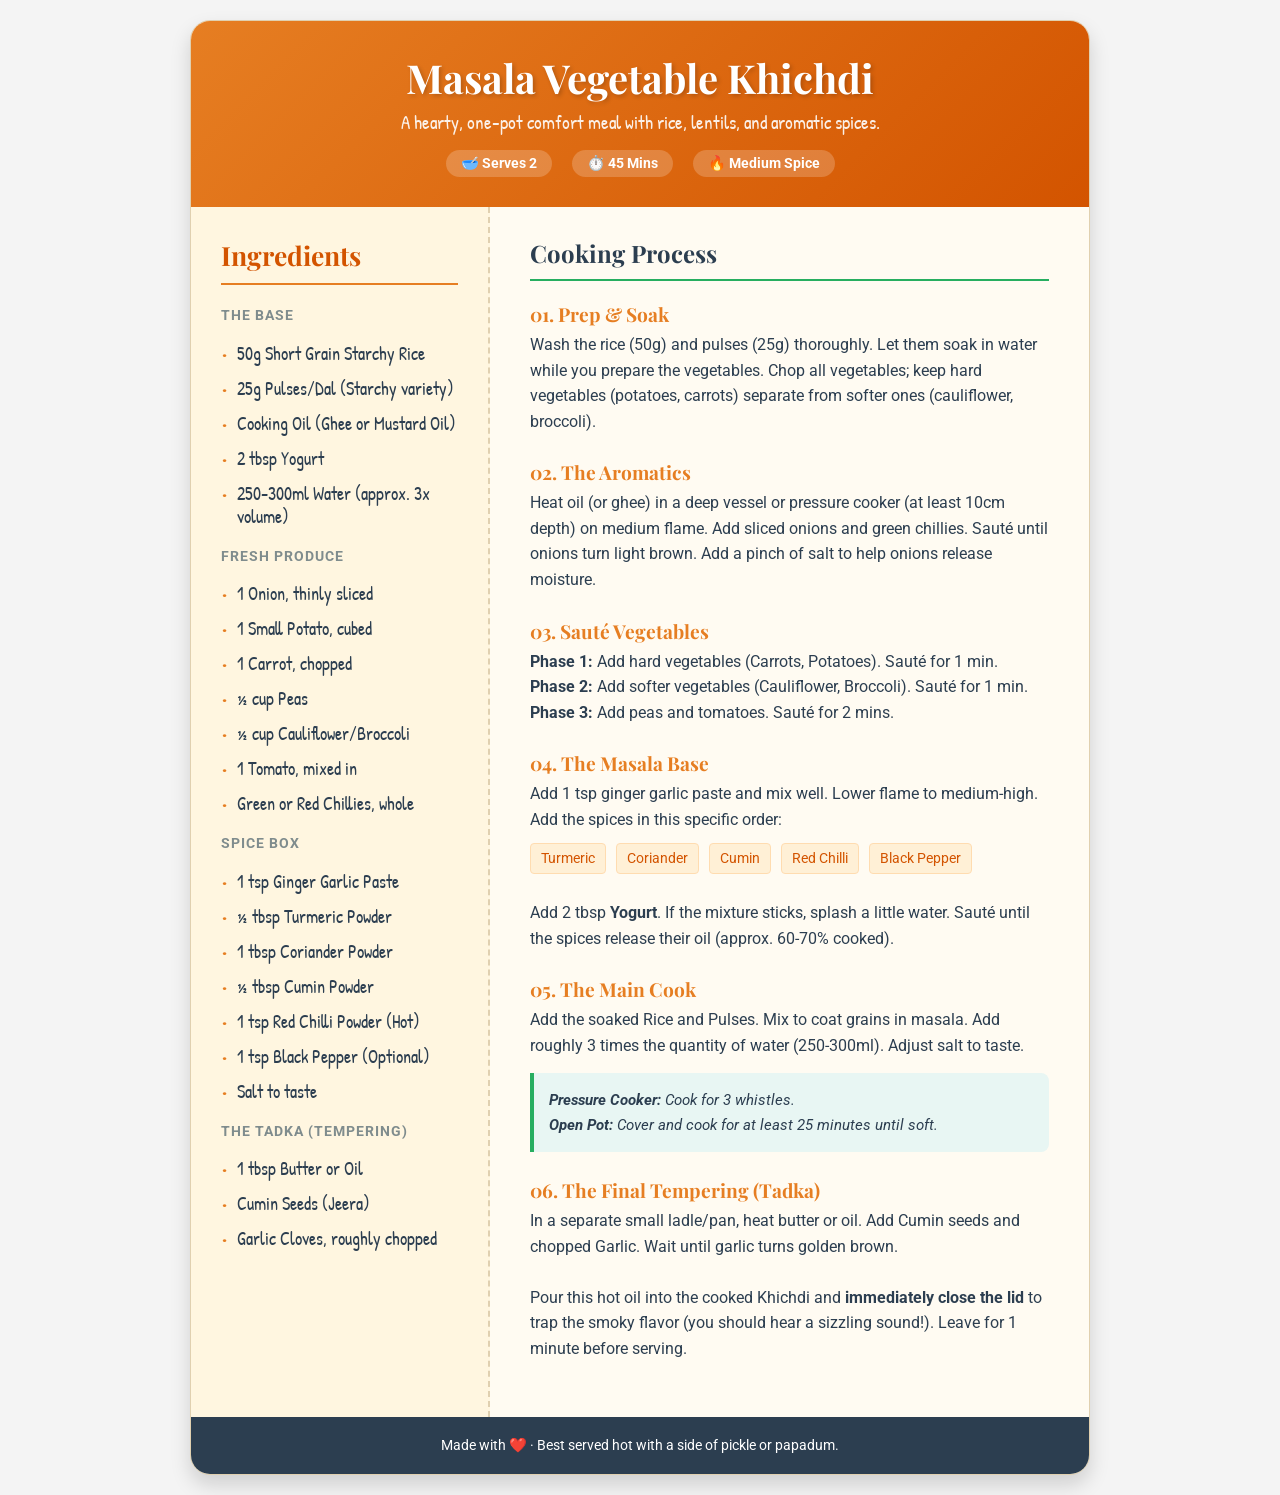
==== index.html @ 66c29534 "First addition" ====
<!DOCTYPE html>
<html lang="en">
<head>
    <meta charset="UTF-8">
    <meta name="viewport" content="width=device-width, initial-scale=1.0">
    <title>Masala Vegetable Khichdi Recipe</title>
    <style>
        @import url('https://fonts.googleapis.com/css2?family=Patrick+Hand&family=Roboto:wght@300;400;700&family=Playfair+Display:wght@700&display=swap');

        :root {
            --primary-color: #e67e22; /* Spiced Orange */
            --secondary-color: #f1c40f; /* Turmeric Yellow */
            --accent-color: #27ae60; /* Fresh Green */
            --text-dark: #2c3e50;
            --paper-bg: #fffbf2;
            --shadow: 0 10px 20px rgba(0,0,0,0.15);
        }

        * {
            box-sizing: border-box;
        }

        body {
            font-family: 'Roboto', sans-serif;
            background-color: #f4f4f4;
            display: flex;
            justify-content: center;
            align-items: flex-start;
            min-height: 100vh;
            margin: 0;
            padding: 20px;
            color: var(--text-dark);
        }

        .recipe-card {
            background-color: var(--paper-bg);
            width: 100%;
            max-width: 900px;
            border-radius: 20px;
            box-shadow: var(--shadow);
            overflow: hidden;
            display: grid;
            grid-template-columns: 1fr 2fr;
            grid-template-rows: auto 1fr;
            position: relative;
            border: 1px solid #e0d0b0;
        }

        /* Decorative Header */
        .card-header {
            grid-column: 1 / -1;
            background: linear-gradient(135deg, var(--primary-color), #d35400);
            color: white;
            padding: 30px;
            text-align: center;
            position: relative;
        }

        .card-header h1 {
            font-family: 'Playfair Display', serif;
            font-size: 2.5rem;
            margin: 0;
            text-shadow: 2px 2px 4px rgba(0,0,0,0.2);
        }

        .card-header .subtitle {
            font-family: 'Patrick Hand', cursive;
            font-size: 1.2rem;
            opacity: 0.9;
            margin-top: 5px;
        }

        .meta-info {
            display: flex;
            justify-content: center;
            gap: 20px;
            margin-top: 15px;
            font-size: 0.9rem;
            font-weight: bold;
        }

        .meta-pill {
            background: rgba(255,255,255,0.2);
            padding: 5px 15px;
            border-radius: 20px;
            display: flex;
            align-items: center;
            gap: 5px;
        }

        /* Ingredients Sidebar */
        .ingredients-section {
            background-color: #fff6e0; /* Light yellow tint */
            padding: 30px;
            border-right: 2px dashed #e0d0b0;
            font-family: 'Patrick Hand', cursive;
            font-size: 1.1rem;
        }

        .ingredients-section h2 {
            font-family: 'Playfair Display', serif;
            color: #d35400;
            border-bottom: 2px solid var(--primary-color);
            padding-bottom: 10px;
            margin-top: 0;
        }

        .ingredients-list {
            list-style: none;
            padding: 0;
        }

        .ingredients-list li {
            margin-bottom: 12px;
            display: flex;
            align-items: flex-start;
        }

        .ingredients-list li::before {
            content: "•";
            color: var(--primary-color);
            font-weight: bold;
            margin-right: 10px;
        }

        .section-title {
            text-transform: uppercase;
            font-size: 0.9rem;
            color: #7f8c8d;
            letter-spacing: 1px;
            margin: 20px 0 10px 0;
            font-family: 'Roboto', sans-serif;
            font-weight: bold;
        }

        /* Instructions Main Area */
        .instructions-section {
            padding: 30px 40px;
            background-color: var(--paper-bg);
        }

        .instructions-section h2 {
            font-family: 'Playfair Display', serif;
            color: #2c3e50;
            border-bottom: 2px solid var(--accent-color);
            padding-bottom: 10px;
            margin-top: 0;
        }

        .step {
            margin-bottom: 25px;
            position: relative;
        }

        .step-number {
            font-family: 'Playfair Display', serif;
            font-size: 1.2rem;
            font-weight: bold;
            color: var(--primary-color);
            margin-bottom: 5px;
            display: block;
        }

        .step-content {
            line-height: 1.6;
        }

        .highlight-box {
            background-color: #e8f6f3;
            border-left: 4px solid var(--accent-color);
            padding: 15px;
            margin: 15px 0;
            border-radius: 0 8px 8px 0;
            font-size: 0.95rem;
            font-style: italic;
        }

        .spice-mix {
            display: flex;
            flex-wrap: wrap;
            gap: 10px;
            margin-top: 10px;
        }

        .spice-tag {
            background: #fff0d6;
            color: #d35400;
            border: 1px solid #ffdcb0;
            padding: 4px 10px;
            border-radius: 4px;
            font-size: 0.85rem;
        }

        /* Footer / Notes */
        .recipe-footer {
            grid-column: 1 / -1;
            background-color: #2c3e50;
            color: white;
            padding: 20px;
            text-align: center;
            font-size: 0.9rem;
        }

        /* Responsive */
        @media (max-width: 768px) {
            .recipe-card {
                grid-template-columns: 1fr;
            }
            .ingredients-section {
                border-right: none;
                border-bottom: 2px dashed #e0d0b0;
            }
        }
    </style>
</head>
<body>

    <div class="recipe-card">
        <!-- Header -->
        <header class="card-header">
            <h1>Masala Vegetable Khichdi</h1>
            <div class="subtitle">A hearty, one-pot comfort meal with rice, lentils, and aromatic spices.</div>
            
            <div class="meta-info">
                <span class="meta-pill">🥣 Serves 2</span>
                <span class="meta-pill">⏱️ 45 Mins</span>
                <span class="meta-pill">🔥 Medium Spice</span>
            </div>
        </header>

        <!-- Ingredients Column -->
        <aside class="ingredients-section">
            <h2>Ingredients</h2>
            
            <div class="section-title">The Base</div>
            <ul class="ingredients-list">
                <li>50g Short Grain Starchy Rice</li>
                <li>25g Pulses/Dal (Starchy variety)</li>
                <li>Cooking Oil (Ghee or Mustard Oil)</li>
                <li>2 tbsp Yogurt</li>
                <li>250-300ml Water (approx. 3x volume)</li>
            </ul>

            <div class="section-title">Fresh Produce</div>
            <ul class="ingredients-list">
                <li>1 Onion, thinly sliced</li>
                <li>1 Small Potato, cubed</li>
                <li>1 Carrot, chopped</li>
                <li>½ cup Peas</li>
                <li>½ cup Cauliflower/Broccoli</li>
                <li>1 Tomato, mixed in</li>
                <li>Green or Red Chillies, whole</li>
            </ul>

            <div class="section-title">Spice Box</div>
            <ul class="ingredients-list">
                <li>1 tsp Ginger Garlic Paste</li>
                <li>½ tbsp Turmeric Powder</li>
                <li>1 tbsp Coriander Powder</li>
                <li>½ tbsp Cumin Powder</li>
                <li>1 tsp Red Chilli Powder (Hot)</li>
                <li>1 tsp Black Pepper (Optional)</li>
                <li>Salt to taste</li>
            </ul>

            <div class="section-title">The Tadka (Tempering)</div>
            <ul class="ingredients-list">
                <li>1 tbsp Butter or Oil</li>
                <li>Cumin Seeds (Jeera)</li>
                <li>Garlic Cloves, roughly chopped</li>
            </ul>
        </aside>

        <!-- Instructions Column -->
        <section class="instructions-section">
            <h2>Cooking Process</h2>

            <div class="step">
                <span class="step-number">01. Prep & Soak</span>
                <div class="step-content">
                    Wash the rice (50g) and pulses (25g) thoroughly. Let them soak in water while you prepare the vegetables. Chop all vegetables; keep hard vegetables (potatoes, carrots) separate from softer ones (cauliflower, broccoli).
                </div>
            </div>

            <div class="step">
                <span class="step-number">02. The Aromatics</span>
                <div class="step-content">
                    Heat oil (or ghee) in a deep vessel or pressure cooker (at least 10cm depth) on medium flame. Add sliced onions and green chillies. Sauté until onions turn light brown. Add a pinch of salt to help onions release moisture.
                </div>
            </div>

            <div class="step">
                <span class="step-number">03. Sauté Vegetables</span>
                <div class="step-content">
                    <strong>Phase 1:</strong> Add hard vegetables (Carrots, Potatoes). Sauté for 1 min.<br>
                    <strong>Phase 2:</strong> Add softer vegetables (Cauliflower, Broccoli). Sauté for 1 min.<br>
                    <strong>Phase 3:</strong> Add peas and tomatoes. Sauté for 2 mins.
                </div>
            </div>

            <div class="step">
                <span class="step-number">04. The Masala Base</span>
                <div class="step-content">
                    Add 1 tsp ginger garlic paste and mix well. Lower flame to medium-high. Add the spices in this specific order:
                    <div class="spice-mix">
                        <span class="spice-tag">Turmeric</span>
                        <span class="spice-tag">Coriander</span>
                        <span class="spice-tag">Cumin</span>
                        <span class="spice-tag">Red Chilli</span>
                        <span class="spice-tag">Black Pepper</span>
                    </div>
                    <br>Add 2 tbsp <strong>Yogurt</strong>. If the mixture sticks, splash a little water. Sauté until the spices release their oil (approx. 60-70% cooked).
                </div>
            </div>

            <div class="step">
                <span class="step-number">05. The Main Cook</span>
                <div class="step-content">
                    Add the soaked Rice and Pulses. Mix to coat grains in masala. Add roughly 3 times the quantity of water (250-300ml). Adjust salt to taste.
                    <div class="highlight-box">
                        <strong>Pressure Cooker:</strong> Cook for 3 whistles.<br>
                        <strong>Open Pot:</strong> Cover and cook for at least 25 minutes until soft.
                    </div>
                </div>
            </div>

            <div class="step">
                <span class="step-number">06. The Final Tempering (Tadka)</span>
                <div class="step-content">
                    In a separate small ladle/pan, heat butter or oil. Add Cumin seeds and chopped Garlic. Wait until garlic turns golden brown.
                    <br><br>
                    Pour this hot oil into the cooked Khichdi and <strong>immediately close the lid</strong> to trap the smoky flavor (you should hear a sizzling sound!). Leave for 1 minute before serving.
                </div>
            </div>
        </section>

        <footer class="recipe-footer">
            Made with ❤️ &middot; Best served hot with a side of pickle or papadum.
        </footer>
    </div>

</body>
</html>
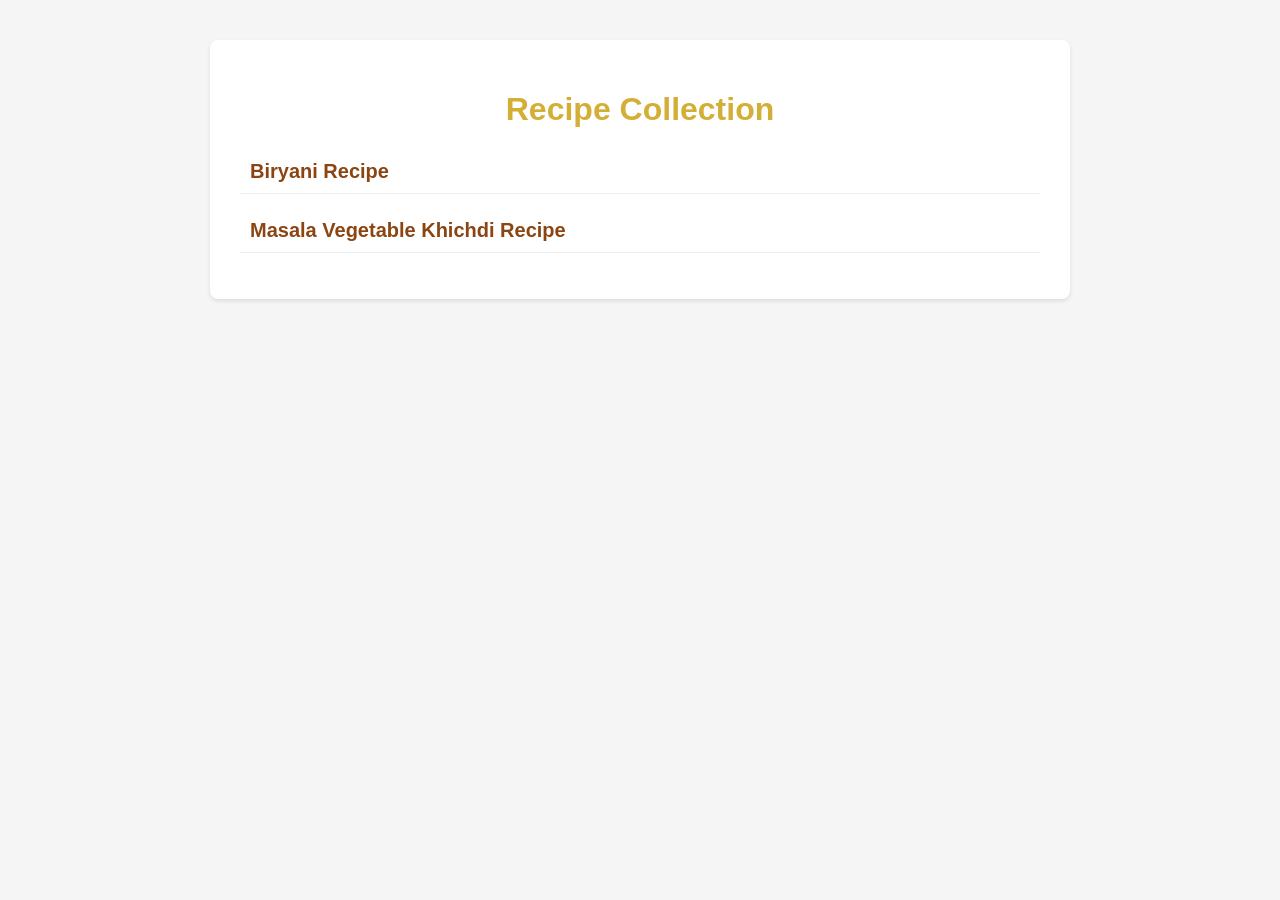
==== commit 08b08f80: "Checked functionality of generate_index.py" ====
--- a/index.html
+++ b/index.html
@@ -3,341 +3,52 @@
 <head>
     <meta charset="UTF-8">
     <meta name="viewport" content="width=device-width, initial-scale=1.0">
-    <title>Masala Vegetable Khichdi Recipe</title>
+    <title>Recipe Index</title>
     <style>
-        @import url('https://fonts.googleapis.com/css2?family=Patrick+Hand&family=Roboto:wght@300;400;700&family=Playfair+Display:wght@700&display=swap');
-
-        :root {
-            --primary-color: #e67e22; /* Spiced Orange */
-            --secondary-color: #f1c40f; /* Turmeric Yellow */
-            --accent-color: #27ae60; /* Fresh Green */
-            --text-dark: #2c3e50;
-            --paper-bg: #fffbf2;
-            --shadow: 0 10px 20px rgba(0,0,0,0.15);
+        body {
+            font-family: Arial, sans-serif;
+            margin: 40px;
+            background-color: #f5f5f5;
         }
-
-        * {
-            box-sizing: border-box;
+        .container {
+            max-width: 800px;
+            margin: 0 auto;
+            background-color: white;
+            padding: 30px;
+            border-radius: 8px;
+            box-shadow: 0 2px 4px rgba(0,0,0,0.1);
         }
-
-        body {
-            font-family: 'Roboto', sans-serif;
-            background-color: #f4f4f4;
-            display: flex;
-            justify-content: center;
-            align-items: flex-start;
-            min-height: 100vh;
-            margin: 0;
-            padding: 20px;
-            color: var(--text-dark);
+        h1 {
+            color: #d4af37;
+            text-align: center;
         }
-
-        .recipe-card {
-            background-color: var(--paper-bg);
-            width: 100%;
-            max-width: 900px;
-            border-radius: 20px;
-            box-shadow: var(--shadow);
-            overflow: hidden;
-            display: grid;
-            grid-template-columns: 1fr 2fr;
-            grid-template-rows: auto 1fr;
-            position: relative;
-            border: 1px solid #e0d0b0;
-        }
-
-        /* Decorative Header */
-        .card-header {
-            grid-column: 1 / -1;
-            background: linear-gradient(135deg, var(--primary-color), #d35400);
-            color: white;
-            padding: 30px;
-            text-align: center;
-            position: relative;
-        }
-
-        .card-header h1 {
-            font-family: 'Playfair Display', serif;
-            font-size: 2.5rem;
-            margin: 0;
-            text-shadow: 2px 2px 4px rgba(0,0,0,0.2);
-        }
-
-        .card-header .subtitle {
-            font-family: 'Patrick Hand', cursive;
-            font-size: 1.2rem;
-            opacity: 0.9;
-            margin-top: 5px;
-        }
-
-        .meta-info {
-            display: flex;
-            justify-content: center;
-            gap: 20px;
-            margin-top: 15px;
-            font-size: 0.9rem;
-            font-weight: bold;
-        }
-
-        .meta-pill {
-            background: rgba(255,255,255,0.2);
-            padding: 5px 15px;
-            border-radius: 20px;
-            display: flex;
-            align-items: center;
-            gap: 5px;
-        }
-
-        /* Ingredients Sidebar */
-        .ingredients-section {
-            background-color: #fff6e0; /* Light yellow tint */
-            padding: 30px;
-            border-right: 2px dashed #e0d0b0;
-            font-family: 'Patrick Hand', cursive;
-            font-size: 1.1rem;
-        }
-
-        .ingredients-section h2 {
-            font-family: 'Playfair Display', serif;
-            color: #d35400;
-            border-bottom: 2px solid var(--primary-color);
-            padding-bottom: 10px;
-            margin-top: 0;
-        }
-
-        .ingredients-list {
+        ul {
             list-style: none;
             padding: 0;
         }
-
-        .ingredients-list li {
-            margin-bottom: 12px;
-            display: flex;
-            align-items: flex-start;
+        li {
+            margin: 15px 0;
+            padding: 10px;
+            border-bottom: 1px solid #eee;
         }
-
-        .ingredients-list li::before {
-            content: "•";
-            color: var(--primary-color);
-            font-weight: bold;
-            margin-right: 10px;
-        }
-
-        .section-title {
-            text-transform: uppercase;
-            font-size: 0.9rem;
-            color: #7f8c8d;
-            letter-spacing: 1px;
-            margin: 20px 0 10px 0;
-            font-family: 'Roboto', sans-serif;
+        a {
+            text-decoration: none;
+            color: #8b4513;
+            font-size: 20px;
             font-weight: bold;
         }
-
-        /* Instructions Main Area */
-        .instructions-section {
-            padding: 30px 40px;
-            background-color: var(--paper-bg);
-        }
-
-        .instructions-section h2 {
-            font-family: 'Playfair Display', serif;
-            color: #2c3e50;
-            border-bottom: 2px solid var(--accent-color);
-            padding-bottom: 10px;
-            margin-top: 0;
-        }
-
-        .step {
-            margin-bottom: 25px;
-            position: relative;
-        }
-
-        .step-number {
-            font-family: 'Playfair Display', serif;
-            font-size: 1.2rem;
-            font-weight: bold;
-            color: var(--primary-color);
-            margin-bottom: 5px;
-            display: block;
-        }
-
-        .step-content {
-            line-height: 1.6;
-        }
-
-        .highlight-box {
-            background-color: #e8f6f3;
-            border-left: 4px solid var(--accent-color);
-            padding: 15px;
-            margin: 15px 0;
-            border-radius: 0 8px 8px 0;
-            font-size: 0.95rem;
-            font-style: italic;
-        }
-
-        .spice-mix {
-            display: flex;
-            flex-wrap: wrap;
-            gap: 10px;
-            margin-top: 10px;
-        }
-
-        .spice-tag {
-            background: #fff0d6;
-            color: #d35400;
-            border: 1px solid #ffdcb0;
-            padding: 4px 10px;
-            border-radius: 4px;
-            font-size: 0.85rem;
-        }
-
-        /* Footer / Notes */
-        .recipe-footer {
-            grid-column: 1 / -1;
-            background-color: #2c3e50;
-            color: white;
-            padding: 20px;
-            text-align: center;
-            font-size: 0.9rem;
-        }
-
-        /* Responsive */
-        @media (max-width: 768px) {
-            .recipe-card {
-                grid-template-columns: 1fr;
-            }
-            .ingredients-section {
-                border-right: none;
-                border-bottom: 2px dashed #e0d0b0;
-            }
+        a:hover {
+            text-decoration: underline;
         }
     </style>
 </head>
 <body>
-
-    <div class="recipe-card">
-        <!-- Header -->
-        <header class="card-header">
-            <h1>Masala Vegetable Khichdi</h1>
-            <div class="subtitle">A hearty, one-pot comfort meal with rice, lentils, and aromatic spices.</div>
-            
-            <div class="meta-info">
-                <span class="meta-pill">🥣 Serves 2</span>
-                <span class="meta-pill">⏱️ 45 Mins</span>
-                <span class="meta-pill">🔥 Medium Spice</span>
-            </div>
-        </header>
-
-        <!-- Ingredients Column -->
-        <aside class="ingredients-section">
-            <h2>Ingredients</h2>
-            
-            <div class="section-title">The Base</div>
-            <ul class="ingredients-list">
-                <li>50g Short Grain Starchy Rice</li>
-                <li>25g Pulses/Dal (Starchy variety)</li>
-                <li>Cooking Oil (Ghee or Mustard Oil)</li>
-                <li>2 tbsp Yogurt</li>
-                <li>250-300ml Water (approx. 3x volume)</li>
-            </ul>
-
-            <div class="section-title">Fresh Produce</div>
-            <ul class="ingredients-list">
-                <li>1 Onion, thinly sliced</li>
-                <li>1 Small Potato, cubed</li>
-                <li>1 Carrot, chopped</li>
-                <li>½ cup Peas</li>
-                <li>½ cup Cauliflower/Broccoli</li>
-                <li>1 Tomato, mixed in</li>
-                <li>Green or Red Chillies, whole</li>
-            </ul>
-
-            <div class="section-title">Spice Box</div>
-            <ul class="ingredients-list">
-                <li>1 tsp Ginger Garlic Paste</li>
-                <li>½ tbsp Turmeric Powder</li>
-                <li>1 tbsp Coriander Powder</li>
-                <li>½ tbsp Cumin Powder</li>
-                <li>1 tsp Red Chilli Powder (Hot)</li>
-                <li>1 tsp Black Pepper (Optional)</li>
-                <li>Salt to taste</li>
-            </ul>
-
-            <div class="section-title">The Tadka (Tempering)</div>
-            <ul class="ingredients-list">
-                <li>1 tbsp Butter or Oil</li>
-                <li>Cumin Seeds (Jeera)</li>
-                <li>Garlic Cloves, roughly chopped</li>
-            </ul>
-        </aside>
-
-        <!-- Instructions Column -->
-        <section class="instructions-section">
-            <h2>Cooking Process</h2>
-
-            <div class="step">
-                <span class="step-number">01. Prep & Soak</span>
-                <div class="step-content">
-                    Wash the rice (50g) and pulses (25g) thoroughly. Let them soak in water while you prepare the vegetables. Chop all vegetables; keep hard vegetables (potatoes, carrots) separate from softer ones (cauliflower, broccoli).
-                </div>
-            </div>
-
-            <div class="step">
-                <span class="step-number">02. The Aromatics</span>
-                <div class="step-content">
-                    Heat oil (or ghee) in a deep vessel or pressure cooker (at least 10cm depth) on medium flame. Add sliced onions and green chillies. Sauté until onions turn light brown. Add a pinch of salt to help onions release moisture.
-                </div>
-            </div>
-
-            <div class="step">
-                <span class="step-number">03. Sauté Vegetables</span>
-                <div class="step-content">
-                    <strong>Phase 1:</strong> Add hard vegetables (Carrots, Potatoes). Sauté for 1 min.<br>
-                    <strong>Phase 2:</strong> Add softer vegetables (Cauliflower, Broccoli). Sauté for 1 min.<br>
-                    <strong>Phase 3:</strong> Add peas and tomatoes. Sauté for 2 mins.
-                </div>
-            </div>
-
-            <div class="step">
-                <span class="step-number">04. The Masala Base</span>
-                <div class="step-content">
-                    Add 1 tsp ginger garlic paste and mix well. Lower flame to medium-high. Add the spices in this specific order:
-                    <div class="spice-mix">
-                        <span class="spice-tag">Turmeric</span>
-                        <span class="spice-tag">Coriander</span>
-                        <span class="spice-tag">Cumin</span>
-                        <span class="spice-tag">Red Chilli</span>
-                        <span class="spice-tag">Black Pepper</span>
-                    </div>
-                    <br>Add 2 tbsp <strong>Yogurt</strong>. If the mixture sticks, splash a little water. Sauté until the spices release their oil (approx. 60-70% cooked).
-                </div>
-            </div>
-
-            <div class="step">
-                <span class="step-number">05. The Main Cook</span>
-                <div class="step-content">
-                    Add the soaked Rice and Pulses. Mix to coat grains in masala. Add roughly 3 times the quantity of water (250-300ml). Adjust salt to taste.
-                    <div class="highlight-box">
-                        <strong>Pressure Cooker:</strong> Cook for 3 whistles.<br>
-                        <strong>Open Pot:</strong> Cover and cook for at least 25 minutes until soft.
-                    </div>
-                </div>
-            </div>
-
-            <div class="step">
-                <span class="step-number">06. The Final Tempering (Tadka)</span>
-                <div class="step-content">
-                    In a separate small ladle/pan, heat butter or oil. Add Cumin seeds and chopped Garlic. Wait until garlic turns golden brown.
-                    <br><br>
-                    Pour this hot oil into the cooked Khichdi and <strong>immediately close the lid</strong> to trap the smoky flavor (you should hear a sizzling sound!). Leave for 1 minute before serving.
-                </div>
-            </div>
-        </section>
-
-        <footer class="recipe-footer">
-            Made with ❤️ &middot; Best served hot with a side of pickle or papadum.
-        </footer>
+    <div class="container">
+        <h1>Recipe Collection</h1>
+        <ul>
+            <li><a href="recipes/biryani.html">Biryani Recipe</a></li>
+            <li><a href="recipes/masala-vegetable-khichdi.html">Masala Vegetable Khichdi Recipe</a></li>
+        </ul>
     </div>
-
 </body>
-</html>+</html>
